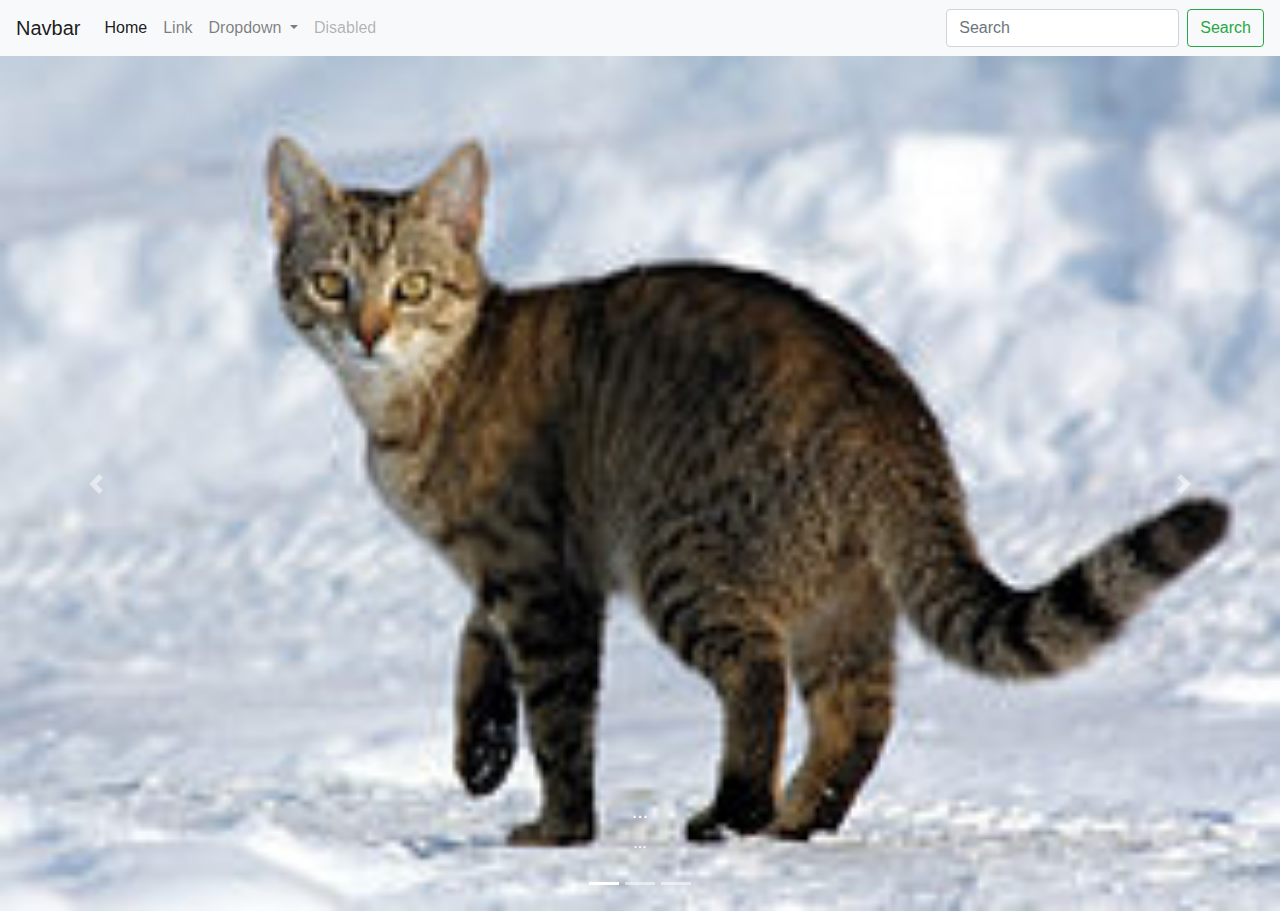
==== index.html @ 97ee0123 "Started making card" ====
<!doctype html>
<html lang="en">
  <head>
    <!-- Required meta tags -->
    <meta charset="utf-8">
    <meta name="viewport" content="width=device-width, initial-scale=1, shrink-to-fit=no">

    <!-- Bootstrap CSS -->
    
    <link rel="stylesheet" href="https://maxcdn.bootstrapcdn.com/bootstrap/4.0.0/css/bootstrap.min.css" integrity="sha384-Gn5384xqQ1aoWXA+058RXPxPg6fy4IWvTNh0E263XmFcJlSAwiGgFAW/dAiS6JXm" crossorigin="anonymous">
    
    <title>Hello, world!</title>
  </head>
  <body>
    <nav class="navbar navbar-expand-lg navbar-light bg-light sticky-top ">
  <a class="navbar-brand" href="#">Navbar</a>
  <button class="navbar-toggler" type="button" data-toggle="collapse" data-target="#navbarSupportedContent" aria-controls="navbarSupportedContent" aria-expanded="false" aria-label="Toggle navigation">
    <span class="navbar-toggler-icon"></span>
  </button>

  <div class="collapse navbar-collapse" id="navbarSupportedContent">
    <ul class="navbar-nav mr-auto">
      <li class="nav-item active">
        <a class="nav-link" href="#">Home <span class="sr-only">(current)</span></a>
      </li>
      <li class="nav-item">
        <a class="nav-link" href="#">Link</a>
      </li>
      <li class="nav-item dropdown">
        <a class="nav-link dropdown-toggle" href="#" id="navbarDropdown" role="button" data-toggle="dropdown" aria-haspopup="true" aria-expanded="false">
          Dropdown
        </a>
        <div class="dropdown-menu" aria-labelledby="navbarDropdown">
          <a class="dropdown-item" href="#">Action</a>
          <a class="dropdown-item" href="#">Another action</a>
          <div class="dropdown-divider"></div>
          <a class="dropdown-item" href="#">Something else here</a>
        </div>
      </li>
      <li class="nav-item">
        <a class="nav-link disabled" href="#">Disabled</a>
      </li>
    </ul>
    <form class="form-inline my-2 my-lg-0">
      <input class="form-control mr-sm-2" type="search" placeholder="Search" aria-label="Search">
      <button class="btn btn-outline-success my-2 my-sm-0" type="submit">Search</button>
    </form>
  </div>
</nav>
    <div id="carouselExampleIndicators" class="carousel slide" data-ride="carousel">
  <ol class="carousel-indicators">
    <li data-target="#carouselExampleIndicators" data-slide-to="0" class="active"></li>
    <li data-target="#carouselExampleIndicators" data-slide-to="1"></li>
    <li data-target="#carouselExampleIndicators" data-slide-to="2"></li>
  </ol>
  <div class="carousel-inner">
    <div class="carousel-item active">
      <img class="d-block w-100" src="cat2.jpg" alt="First slide">
      <div class="carousel-caption d-none d-md-block">
    <h5>...</h5>
    <p>...</p>
  </div>
    </div>
    <div class="carousel-item">
      <img class="d-block w-100" src="cat2.jpg" alt="Second slide">
    </div>
    <div class="carousel-item">
      <img class="d-block w-100" src="cat2.jpg" alt="Third slide">
    </div>
  </div>
  <a class="carousel-control-prev" href="#carouselExampleIndicators" role="button" data-slide="prev">
    <span class="carousel-control-prev-icon" aria-hidden="true"></span>
    <span class="sr-only">Previous</span>
  </a>
  <a class="carousel-control-next" href="#carouselExampleIndicators" role="button" data-slide="next">
    <span class="carousel-control-next-icon" aria-hidden="true"></span>
    <span class="sr-only">Next</span>
  </a>
</div>


    <!-- Optional JavaScript -->
    <!-- jQuery first, then Popper.js, then Bootstrap JS -->
    <script src="https://code.jquery.com/jquery-3.2.1.slim.min.js" integrity="sha384-KJ3o2DKtIkvYIK3UENzmM7KCkRr/rE9/Qpg6aAZGJwFDMVNA/GpGFF93hXpG5KkN" crossorigin="anonymous"></script>
    <script src="https://cdnjs.cloudflare.com/ajax/libs/popper.js/1.12.9/umd/popper.min.js" integrity="sha384-ApNbgh9B+Y1QKtv3Rn7W3mgPxhU9K/ScQsAP7hUibX39j7fakFPskvXusvfa0b4Q" crossorigin="anonymous"></script>
    <script src="https://maxcdn.bootstrapcdn.com/bootstrap/4.0.0/js/bootstrap.min.js" integrity="sha384-JZR6Spejh4U02d8jOt6vLEHfe/JQGiRRSQQxSfFWpi1MquVdAyjUar5+76PVCmYl" crossorigin="anonymous"></script>
    <script type="text/javascript" src="js/materialize.min.js"></script>
  </body>
</html>
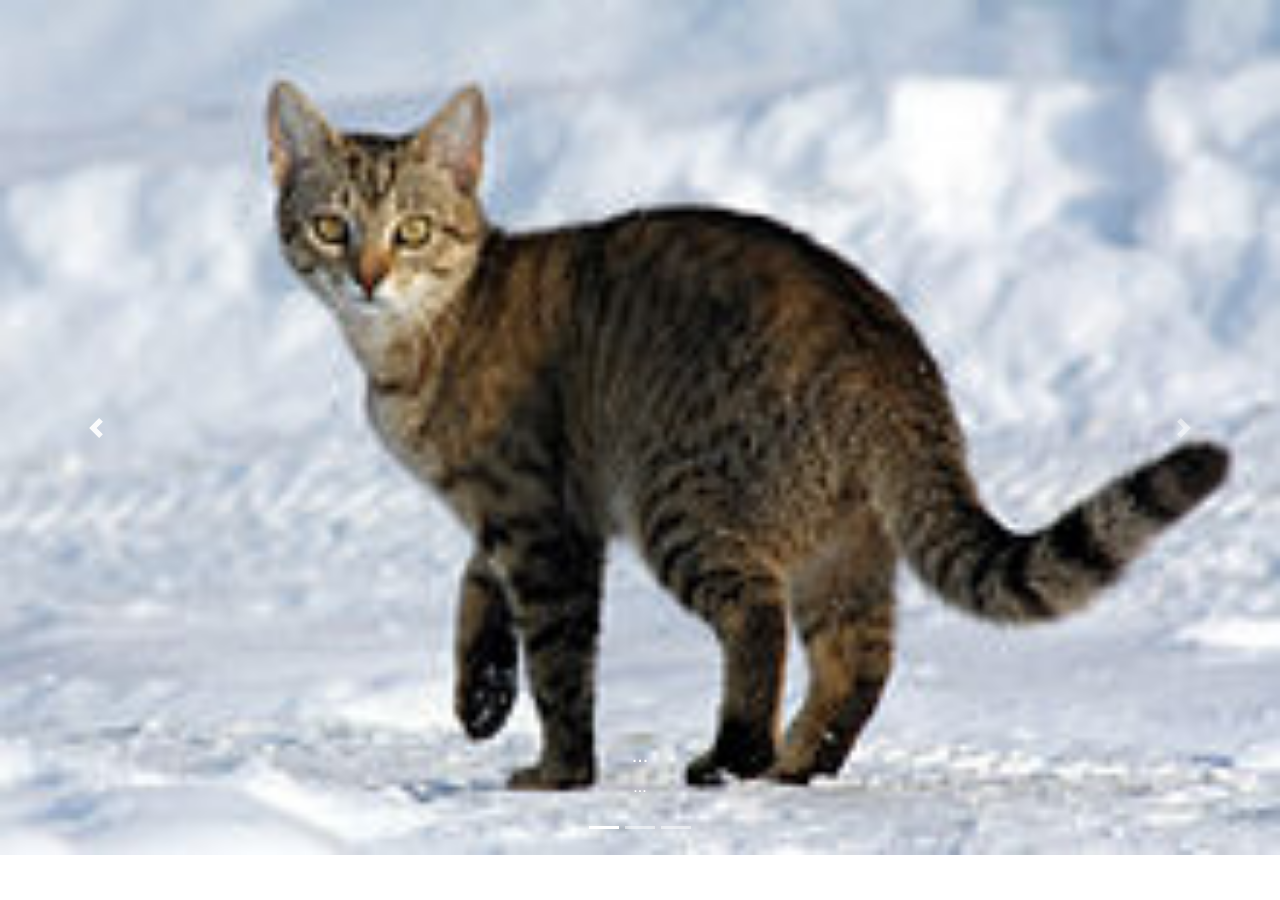
==== commit 781f9cde: "Created the card and carousel" ====
--- a/index.html
+++ b/index.html
@@ -12,11 +12,6 @@
     <title>Hello, world!</title>
   </head>
   <body>
-    <nav class="navbar navbar-expand-lg navbar-light bg-light sticky-top ">
-  <a class="navbar-brand" href="#">Navbar</a>
-  <button class="navbar-toggler" type="button" data-toggle="collapse" data-target="#navbarSupportedContent" aria-controls="navbarSupportedContent" aria-expanded="false" aria-label="Toggle navigation">
-    <span class="navbar-toggler-icon"></span>
-  </button>
 
   <div class="collapse navbar-collapse" id="navbarSupportedContent">
     <ul class="navbar-nav mr-auto">
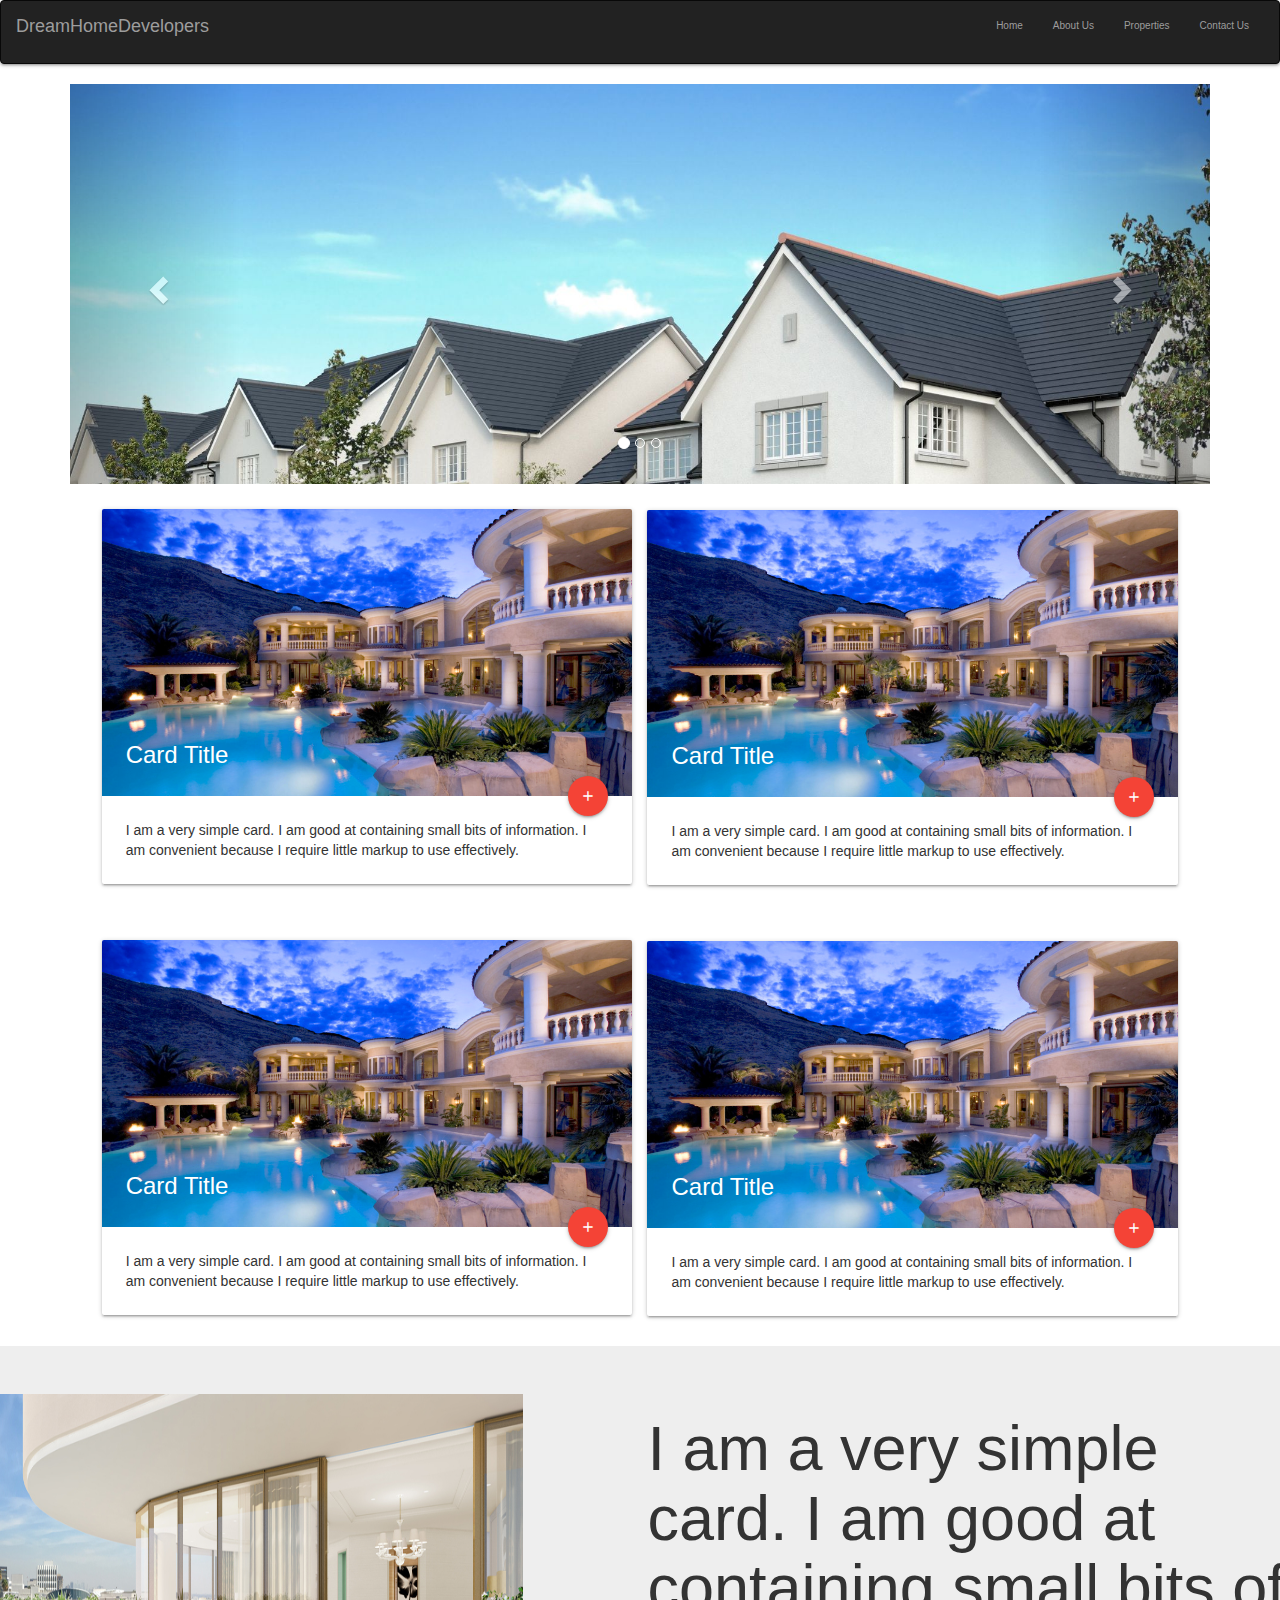
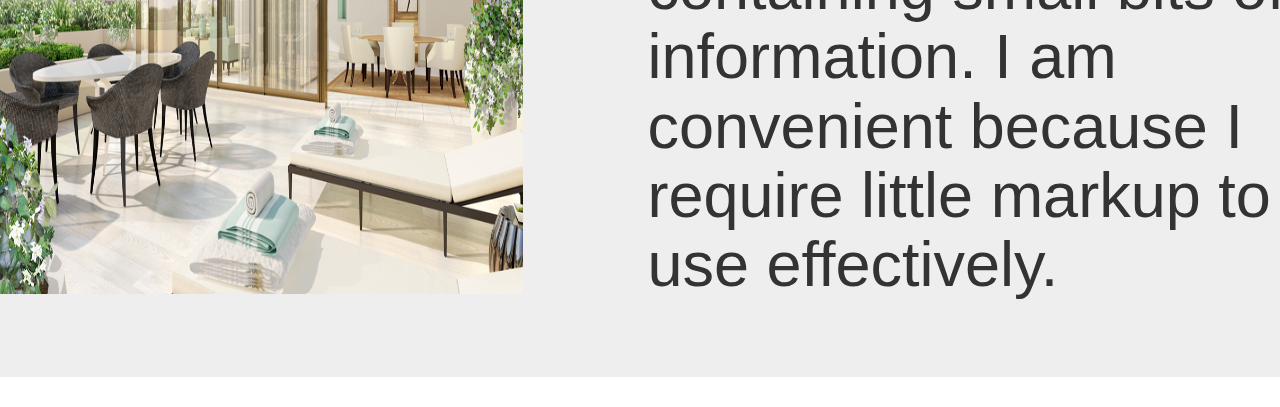
==== commit 0405a5df: "Carousel finishes" ====
--- a/index.html
+++ b/index.html
@@ -1,84 +1,181 @@
-<!doctype html>
-<html lang="en">
-  <head>
-    <!-- Required meta tags -->
-    <meta charset="utf-8">
-    <meta name="viewport" content="width=device-width, initial-scale=1, shrink-to-fit=no">
+<!DOCTYPE html>
+  <html>
+    <head>
+      <!--Import Google Icon Font-->
+      <link href="https://fonts.googleapis.com/icon?family=Material+Icons" rel="stylesheet">
+      <!--Import materialize.css-->
 
-    <!-- Bootstrap CSS -->
-    
-    <link rel="stylesheet" href="https://maxcdn.bootstrapcdn.com/bootstrap/4.0.0/css/bootstrap.min.css" integrity="sha384-Gn5384xqQ1aoWXA+058RXPxPg6fy4IWvTNh0E263XmFcJlSAwiGgFAW/dAiS6JXm" crossorigin="anonymous">
-    
-    <title>Hello, world!</title>
-  </head>
-  <body>
+      
+      <link type="text/css" rel="stylesheet" href="css/materialize.min.css"  media="screen,projection"/>
+<link rel="stylesheet" href="https://maxcdn.bootstrapcdn.com/bootstrap/3.3.7/css/bootstrap.min.css">
+      <!--Let browser know website is optimized for mobile-->
+      <meta name="viewport" content="width=device-width, initial-scale=1.0"/>
+    </head>
 
-  <div class="collapse navbar-collapse" id="navbarSupportedContent">
-    <ul class="navbar-nav mr-auto">
-      <li class="nav-item active">
-        <a class="nav-link" href="#">Home <span class="sr-only">(current)</span></a>
-      </li>
-      <li class="nav-item">
-        <a class="nav-link" href="#">Link</a>
-      </li>
-      <li class="nav-item dropdown">
-        <a class="nav-link dropdown-toggle" href="#" id="navbarDropdown" role="button" data-toggle="dropdown" aria-haspopup="true" aria-expanded="false">
-          Dropdown
-        </a>
-        <div class="dropdown-menu" aria-labelledby="navbarDropdown">
-          <a class="dropdown-item" href="#">Action</a>
-          <a class="dropdown-item" href="#">Another action</a>
-          <div class="dropdown-divider"></div>
-          <a class="dropdown-item" href="#">Something else here</a>
-        </div>
-      </li>
-      <li class="nav-item">
-        <a class="nav-link disabled" href="#">Disabled</a>
-      </li>
-    </ul>
-    <form class="form-inline my-2 my-lg-0">
-      <input class="form-control mr-sm-2" type="search" placeholder="Search" aria-label="Search">
-      <button class="btn btn-outline-success my-2 my-sm-0" type="submit">Search</button>
-    </form>
+    <body>
+       <nav class="navbar navbar-inverse">
+  <div class="container-fluid">
+    <div class="navbar-header">
+     
+      <a class="navbar-brand" href="#">DreamHomeDevelopers</a>
+    </div>
+    <div class="collapse navbar-collapse" id="myNavbar">
+      <ul class="nav navbar-nav navbar-right">
+        <li><a href="#">Home</a></li>
+        <li><a href="#">About Us</a></li>
+        <li><a href="#">Properties</a></li>
+        <li><a href="#">Contact Us</a></li>
+      </ul>
+    </div>
   </div>
 </nav>
-    <div id="carouselExampleIndicators" class="carousel slide" data-ride="carousel">
-  <ol class="carousel-indicators">
-    <li data-target="#carouselExampleIndicators" data-slide-to="0" class="active"></li>
-    <li data-target="#carouselExampleIndicators" data-slide-to="1"></li>
-    <li data-target="#carouselExampleIndicators" data-slide-to="2"></li>
-  </ol>
-  <div class="carousel-inner">
-    <div class="carousel-item active">
-      <img class="d-block w-100" src="cat2.jpg" alt="First slide">
-      <div class="carousel-caption d-none d-md-block">
-    <h5>...</h5>
-    <p>...</p>
+
+  <ul class="sidenav" id="mobile-demo">
+    <li><a href="sass.html">Sass</a></li>
+    <li><a href="badges.html">Components</a></li>
+    <li><a href="collapsible.html">Javascript</a></li>
+    <li><a href="mobile.html">Mobile</a></li>
+  </ul>
+     <div class="container">
+  <div id="myCarousel" class="carousel slide" data-ride="carousel">
+    <!-- Indicators -->
+    <ol class="carousel-indicators">
+      <li data-target="#myCarousel" data-slide-to="0" class="active"></li>
+      <li data-target="#myCarousel" data-slide-to="1"></li>
+      <li data-target="#myCarousel" data-slide-to="2"></li>
+    </ol>
+
+    <!-- Wrapper for slides -->
+    <div class="carousel-inner">
+
+      <div class="item active">
+        <img src="ad1.jpeg" alt="Los Angeles" style="width:100%;">
+        <div class="carousel-caption">
+          <h3>Los Angeles</h3>
+          <p>LA is always so much fun!</p>
+        </div>
+      </div>
+
+      <div class="item">
+        <img src="h1.jpg" alt="Chicago" style="width: 100% height: auto;">
+        <div class="carousel-caption">
+          <h3>Chicago</h3>
+          <p>Thank you, Chicago!</p>
+        </div>
+      </div>
+    
+      <div class="item">
+        <img src="ny.jpg" alt="New York" style="width:100%;">
+        <div class="carousel-caption">
+          <h3>New York</h3>
+          <p>We love the Big Apple!</p>
+        </div>
+      </div>
+  
+    </div>
+
+    <!-- Left and right controls -->
+    <a class="left carousel-control" href="#myCarousel" data-slide="prev">
+      <span class="glyphicon glyphicon-chevron-left"></span>
+      <span class="sr-only">Previous</span>
+    </a>
+    <a class="right carousel-control" href="#myCarousel" data-slide="next">
+      <span class="glyphicon glyphicon-chevron-right"></span>
+      <span class="sr-only">Next</span>
+    </a>
   </div>
+</div>
+<br>
+<div class="row">
+  <div class="col s12 m1">
+    
+  </div>
+    <div class="col s12 m5">
+      <div class="card">
+        <div class="card-image">
+          <img src="img2.jpg">
+          <span class="card-title">Card Title</span>
+          <a class="btn-floating halfway-fab waves-effect waves-light red"><i class="material-icons">add</i></a>
+        </div>
+        <div class="card-content">
+          <p>I am a very simple card. I am good at containing small bits of information. I am convenient because I require little markup to use effectively.</p>
+        </div>
+      </div>
     </div>
-    <div class="carousel-item">
-      <img class="d-block w-100" src="cat2.jpg" alt="Second slide">
+  <div class="col s12 m2">
+    
+  </div>
+
+    <div class="col s12 m5">
+      <div class="card">
+        <div class="card-image">
+          <img src="img2.jpg">
+          <span class="card-title">Card Title</span>
+          <a class="btn-floating halfway-fab waves-effect waves-light red"><i class="material-icons">add</i></a>
+        </div>
+        <div class="card-content">
+          <p>I am a very simple card. I am good at containing small bits of information. I am convenient because I require little markup to use effectively.</p>
+        </div>
+      </div>
     </div>
-    <div class="carousel-item">
-      <img class="d-block w-100" src="cat2.jpg" alt="Third slide">
+   
+  </div>
+  <br>
+  <div class="row">
+  <div class="col s12 m1">
+    
+  </div>
+    <div class="col s12 m5">
+      <div class="card">
+        <div class="card-image">
+          <img src="img2.jpg">
+          <span class="card-title">Card Title</span>
+          <a class="btn-floating halfway-fab waves-effect waves-light red"><i class="material-icons">add</i></a>
+        </div>
+        <div class="card-content">
+          <p>I am a very simple card. I am good at containing small bits of information. I am convenient because I require little markup to use effectively.</p>
+        </div>
+      </div>
+    </div>
+  <div class="col s12 m2">
+    
+  </div>
+
+    <div class="col s12 m5">
+      <div class="card">
+        <div class="card-image">
+          <img src="img2.jpg">
+          <span class="card-title">Card Title</span>
+          <a class="btn-floating halfway-fab waves-effect waves-light red"><i class="material-icons">add</i></a>
+        </div>
+        <div class="card-content">
+          <p>I am a very simple card. I am good at containing small bits of information. I am convenient because I require little markup to use effectively.</p>
+        </div>
+      </div>
+    </div>
+   
+  </div>
+  <div class="jumbotron">
+    <div class="row">
+      <div class="col s12 m5">
+        <img src="img1.jpg" width="100%" height="500px">
+      </div>
+      <div class="col s12 m1">
+        
+      </div>
+      <div class="col s12 m6">
+        <h1>
+        I am a very simple card. I am good at containing small bits of information. I am convenient because I require little markup to use effectively.
+        </h1>
+      </div>
     </div>
   </div>
-  <a class="carousel-control-prev" href="#carouselExampleIndicators" role="button" data-slide="prev">
-    <span class="carousel-control-prev-icon" aria-hidden="true"></span>
-    <span class="sr-only">Previous</span>
-  </a>
-  <a class="carousel-control-next" href="#carouselExampleIndicators" role="button" data-slide="next">
-    <span class="carousel-control-next-icon" aria-hidden="true"></span>
-    <span class="sr-only">Next</span>
-  </a>
-</div>
-
-
-    <!-- Optional JavaScript -->
-    <!-- jQuery first, then Popper.js, then Bootstrap JS -->
-    <script src="https://code.jquery.com/jquery-3.2.1.slim.min.js" integrity="sha384-KJ3o2DKtIkvYIK3UENzmM7KCkRr/rE9/Qpg6aAZGJwFDMVNA/GpGFF93hXpG5KkN" crossorigin="anonymous"></script>
-    <script src="https://cdnjs.cloudflare.com/ajax/libs/popper.js/1.12.9/umd/popper.min.js" integrity="sha384-ApNbgh9B+Y1QKtv3Rn7W3mgPxhU9K/ScQsAP7hUibX39j7fakFPskvXusvfa0b4Q" crossorigin="anonymous"></script>
-    <script src="https://maxcdn.bootstrapcdn.com/bootstrap/4.0.0/js/bootstrap.min.js" integrity="sha384-JZR6Spejh4U02d8jOt6vLEHfe/JQGiRRSQQxSfFWpi1MquVdAyjUar5+76PVCmYl" crossorigin="anonymous"></script>
-    <script type="text/javascript" src="js/materialize.min.js"></script>
-  </body>
-</html>+      <!--JavaScript at end of body for optimized loading-->
+      <script type="text/javascript" src="https://code.jquery.com/jquery-2.1.1.min.js"></script>
+     <script src="https://cdnjs.cloudflare.com/ajax/libs/materialize/0.97.7/js/materialize.min.js"></script>
+      <script type="text/javascript" src="js/materialize.min.js"></script>
+      <script src="https://ajax.googleapis.com/ajax/libs/jquery/3.3.1/jquery.min.js"></script>
+  <script src="https://maxcdn.bootstrapcdn.com/bootstrap/3.3.7/js/bootstrap.min.js"></script>
+      <script type="text/javascript" src="https://code.jquery.com/jquery-2.1.1.min.js"></script>
+    </body>
+  </html>